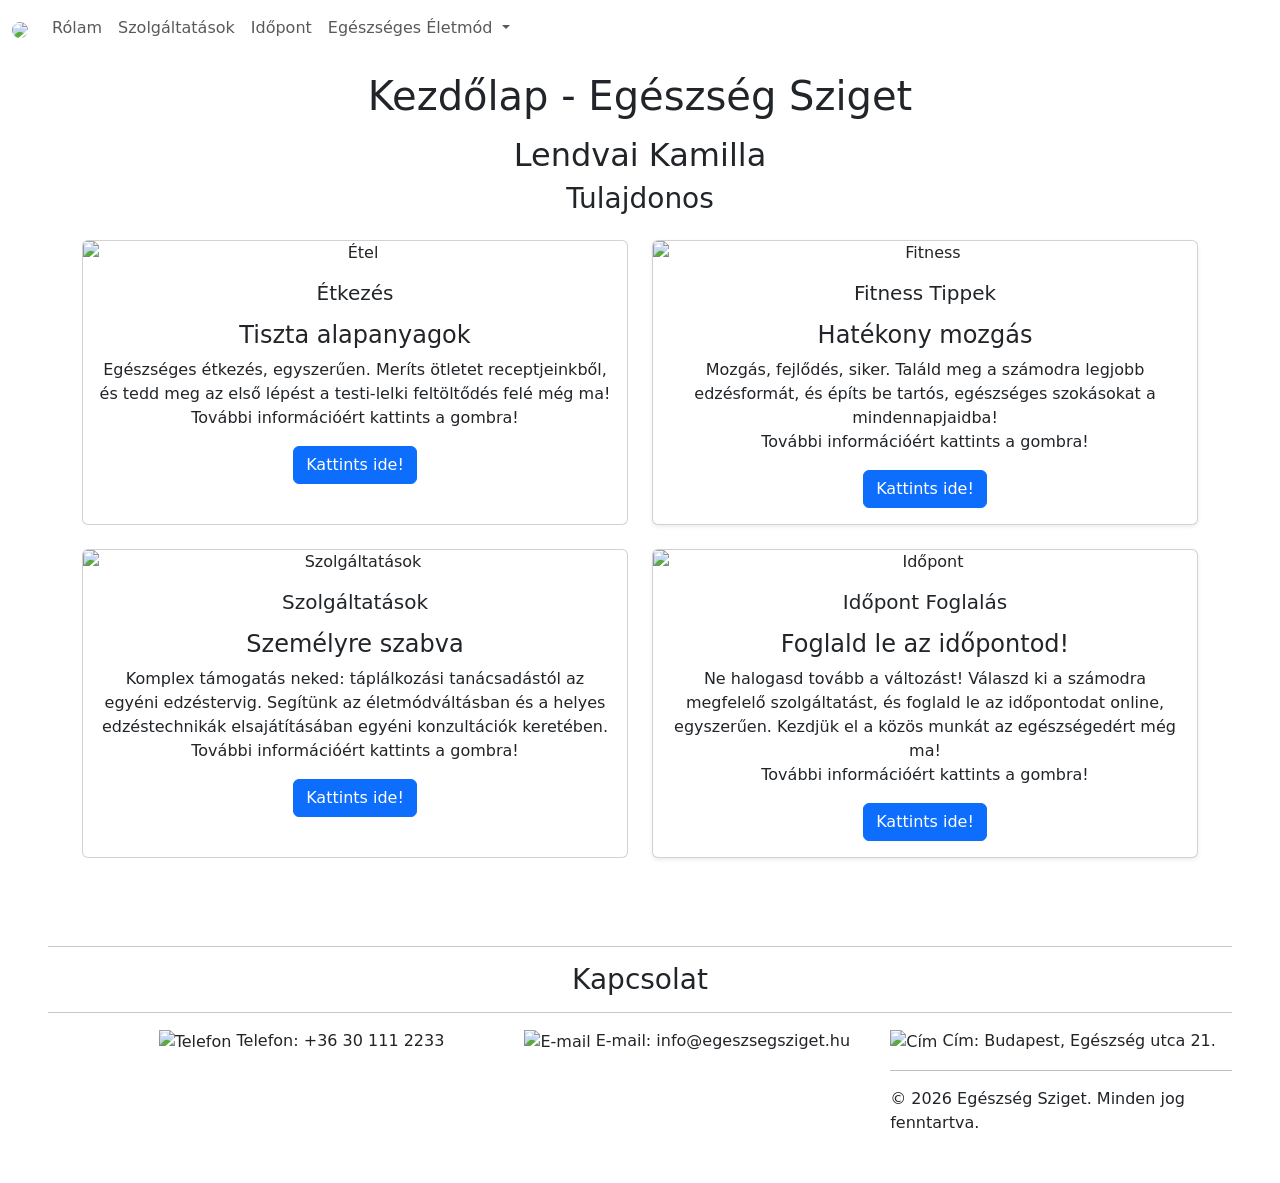
==== index.html @ 6356fb78 "first commit" ====
<!DOCTYPE html>
<html lang="hu">

<head>
    <meta charset="UTF-8">
    <meta name="viewport" content="width=device-width, initial-scale=1.0">
    <link href="https://cdn.jsdelivr.net/npm/bootstrap@5.3.8/dist/css/bootstrap.min.css" rel="stylesheet">
    <link rel="stylesheet" href="css/style.css">
    <title>Főoldal - Egészség Sziget</title>
</head>

<body>
    <nav class="navbar navbar-expand-lg">

        <div class="container-fluid">
            <a class="navbar-brand" href="index.html"><img src="img/Logó.png" class="rounded-circle"></a>
            <button class="navbar-toggler" type="button" data-bs-toggle="collapse" data-bs-target="#navbarNav"
                aria-controls="navbarNav" aria-expanded="false" aria-label="Toggle navigation">
                <span class="navbar-toggler-icon"></span>
            </button>
            <div class="collapse navbar-collapse" id="navbarNav">
                <ul class="navbar-nav">
                    <li class="nav-item">
                        <a class="nav-link" aria-current="page" href="rolam.html">Rólam</a>
                    </li>
                    <li class="nav-item">
                        <a class="nav-link" href="szolgaltatasok.html">Szolgáltatások</a>
                    </li>
                    <li class="nav-item">
                        <a class="nav-link" href="idopont.html">Időpont</a>
                    </li>
                    <li class="nav-item dropdown">
                        <a class="nav-link dropdown-toggle" href="#" role="button" data-bs-toggle="dropdown"
                            aria-expanded="false">
                            Egészséges Életmód
                        </a>
                        <ul class="dropdown-menu">
                            <li><a class="dropdown-item" href="etkezes.html">Egészséges Étkezés</a></li>
                            <li><a class="dropdown-item" href="fitness.html">Fitness Tippek</a></li>
                        </ul>
                    </li>
                </ul>
            </div>
        </div>
    </nav>
    <h1 class="text-center pt-3 pb-2">
        Kezdőlap - Egészség Sziget
    </h1>
    <h2 class="text-center">
        Lendvai Kamilla
    </h2>
    <h3 class="text-center pb-3">
        Tulajdonos
    </h3>
    <div class="container text-center">
        <div class="row">
            <div class="col-md-6 mb-4">
                <div class="card h-100">
                    <img src="img/etel.png" class="card-img-top" alt="Étel" title="Étel">
                    <div class="card-body">
                        <h5 class="card-title">Étkezés</h5>
                        <p class="card-text">
                        <h4>
                            Tiszta alapanyagok
                        </h4>
                        Egészséges étkezés, egyszerűen. Meríts ötletet receptjeinkből, és tedd meg az első lépést a
                        testi-lelki feltöltődés felé még ma!<br>
                        További információért kattints a gombra!
                        </p>
                        <a href="etkezes.html" class="btn btn-primary">Kattints ide!</a>
                    </div>
                </div>
            </div>

            <div class="col-md-6 mb-4">
                <div class="card h-100 shadow-sm">
                    <img src="img/testedzes.png" class="card-img-top" alt="Fitness" title="Fitness">
                    <div class="card-body">
                        <h5 class="card-title">Fitness Tippek</h5>
                        <p class="card-text">
                        <h4>
                            Hatékony mozgás
                        </h4>
                        Mozgás, fejlődés, siker. Találd meg a számodra legjobb edzésformát, és építs be tartós,
                        egészséges szokásokat a mindennapjaidba!<br>
                        További információért kattints a gombra!
                        </p>
                        <a href="fitness.html" class="btn btn-primary">Kattints ide!</a>
                    </div>
                </div>
            </div>
        </div>
    </div>
    <div class="container text-center">
        <div class="row">
            <div class="col-md-6 mb-4">
                <div class="card h-100">
                    <img src="img/szolgaltatasok.png" class="card-img-top" alt="Szolgáltatások" title="Szolgáltatások">
                    <div class="card-body">
                        <h5 class="card-title">Szolgáltatások</h5>
                        <p class="card-text">
                        <h4>
                            Személyre szabva
                        </h4>
                        Komplex támogatás neked: táplálkozási tanácsadástól az egyéni edzéstervig. Segítünk az
                        életmódváltásban és a helyes edzéstechnikák elsajátításában egyéni konzultációk keretében.<br>
                        További információért kattints a gombra!
                        </p>
                        <a href="szolgaltatasok.html" class="btn btn-primary">Kattints ide!</a>
                    </div>
                </div>
            </div>

            <div class="col-md-6 mb-4">
                <div class="card h-100 shadow-sm">
                    <img src="img/idopont.png" class="card-img-top" alt="Időpont" title="Időpont">
                    <div class="card-body">
                        <h5 class="card-title">Időpont Foglalás</h5>
                        <p class="card-text">
                        <h4>
                            Foglald le az időpontod!
                        </h4>
                        Ne halogasd tovább a változást! Válaszd ki a számodra megfelelő szolgáltatást, és foglald le az
                        időpontodat online, egyszerűen. Kezdjük el a közös munkát az egészségedért még ma!<br>
                        További információért kattints a gombra!
                        </p>
                        <a href="idopont.html" class="btn btn-primary">Kattints ide!</a>
                    </div>
                </div>
            </div>
        </div>
    </div>
    <footer class="footer container-fluid p-5">
        <hr>
        <h3 class="text-center">
            Kapcsolat
        </h3>
        <hr>
        <div class="row offset-1">
            <div class="col-md-4">
                <img src="img/telefon.png" alt="Telefon" title="Telefon">
                Telefon: +36 30 111 2233
            </div>
            <div class="col-md-4">
                <img src="img/at.png" alt="E-mail" title="E-mail">
                E-mail: info@egeszsegsziget.hu
            </div>
            <div class="col-md-4">
                <img src="img/level.png" alt="Cím" title="Cím">
                Cím: Budapest, Egészség utca 21.
                <hr style="border-color: #000;">

                <div>&copy; 2026 Egészség Sziget. Minden jog fenntartva.</div>
            </div>
    </footer>






    <script src="https://cdn.jsdelivr.net/npm/bootstrap@5.3.8/dist/js/bootstrap.bundle.min.js"
        integrity="sha384-FKyoEForCGlyvwx9Hj09JcYn3nv7wiPVlz7YYwJrWVcXK/BmnVDxM+D2scQbITxI"
        crossorigin="anonymous"></script>
</body>

</html>
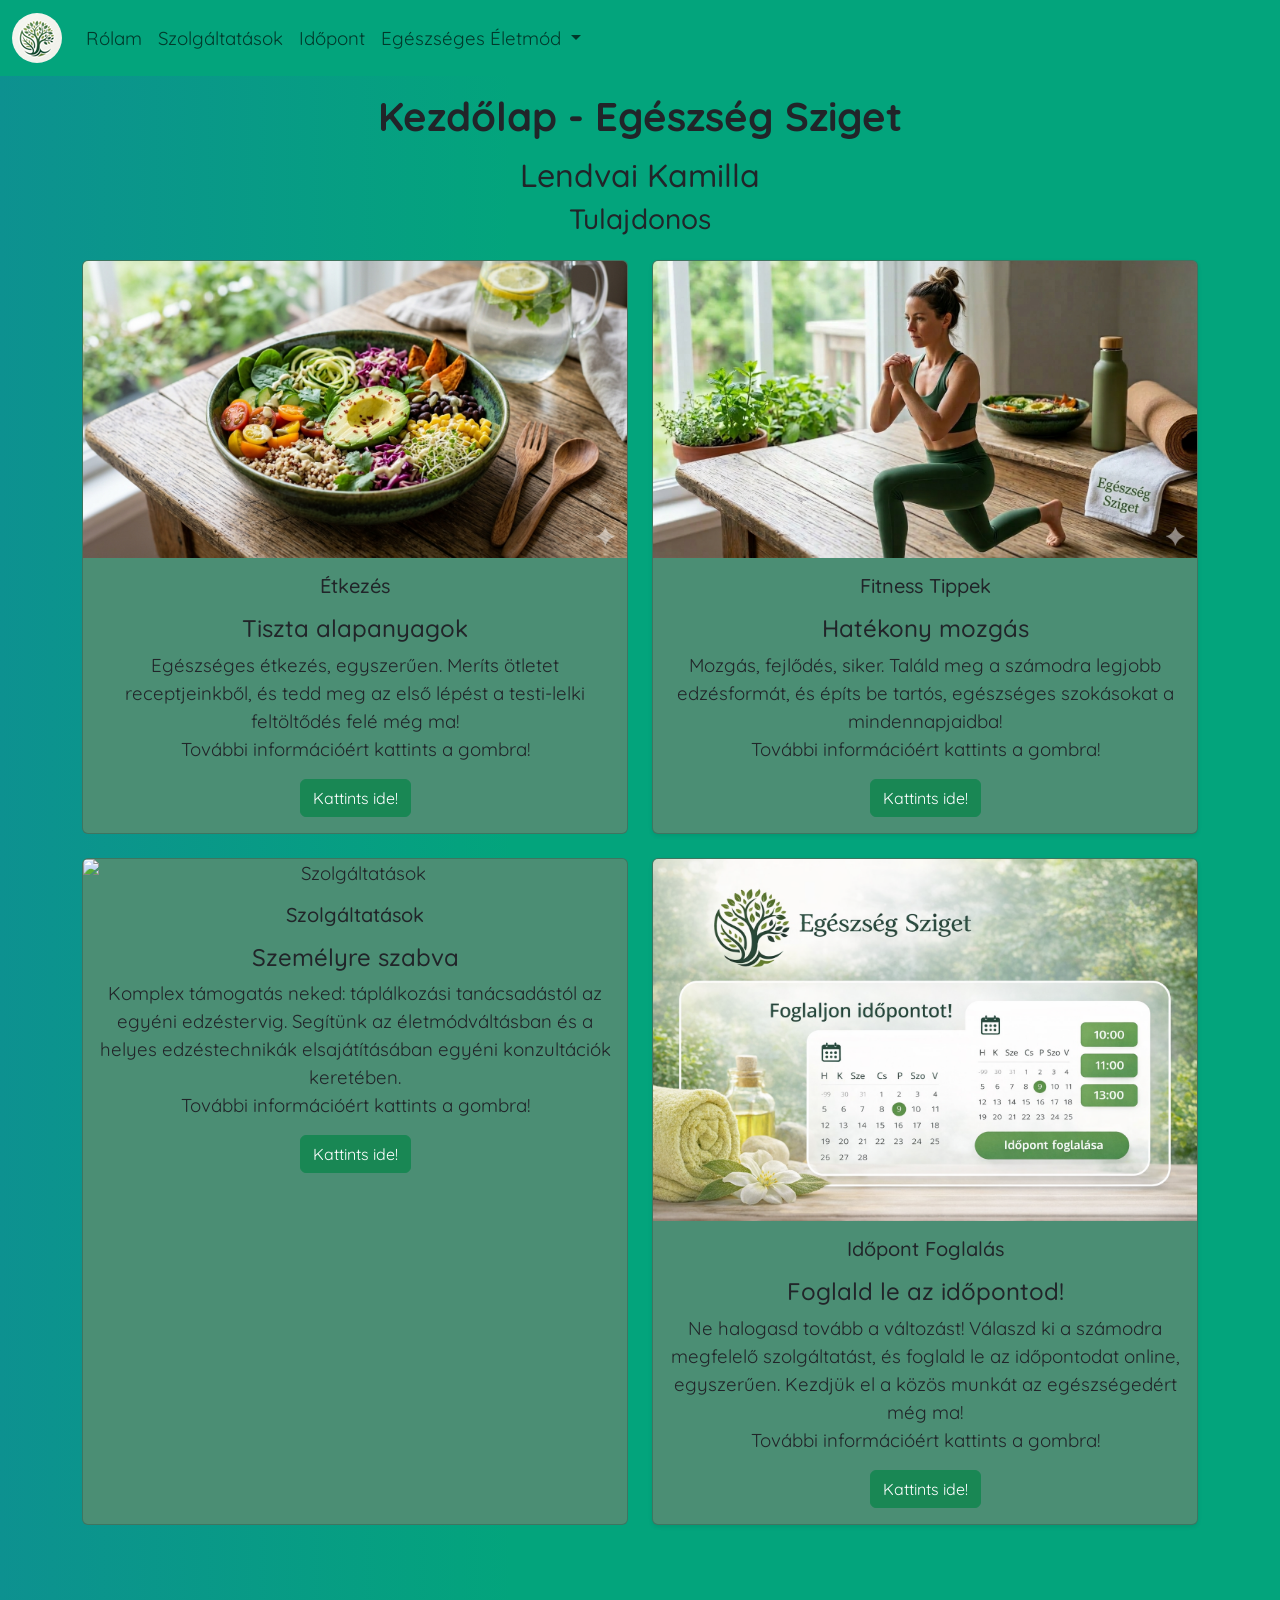
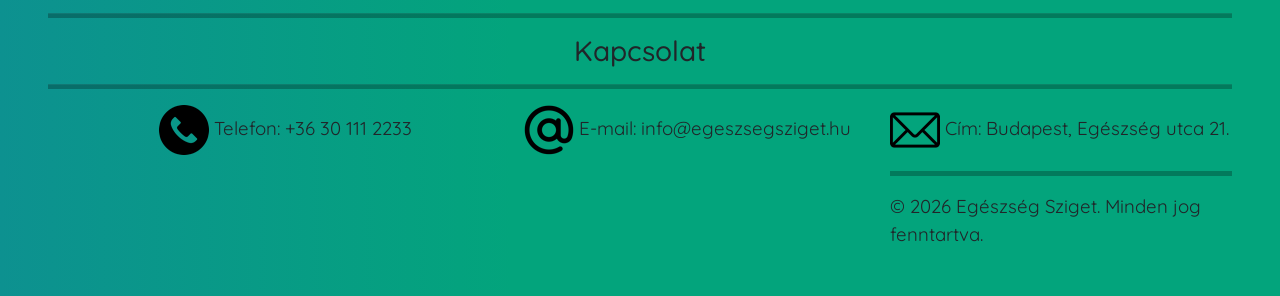
==== commit a29b3936: "modositott projekt" ====
--- a/index.html
+++ b/index.html
@@ -44,7 +44,7 @@
         </div>
     </nav>
     <h1 class="text-center pt-3 pb-2">
-        Kezdőlap - Egészség Sziget
+        <strong>Kezdőlap - Egészség Sziget</strong>
     </h1>
     <h2 class="text-center">
         Lendvai Kamilla
@@ -67,7 +67,7 @@
                         testi-lelki feltöltődés felé még ma!<br>
                         További információért kattints a gombra!
                         </p>
-                        <a href="etkezes.html" class="btn btn-primary">Kattints ide!</a>
+                        <a href="etkezes.html" class="btn btn-success">Kattints ide!</a>
                     </div>
                 </div>
             </div>
@@ -85,7 +85,7 @@
                         egészséges szokásokat a mindennapjaidba!<br>
                         További információért kattints a gombra!
                         </p>
-                        <a href="fitness.html" class="btn btn-primary">Kattints ide!</a>
+                        <a href="fitness.html" class="btn btn-success">Kattints ide!</a>
                     </div>
                 </div>
             </div>
@@ -106,7 +106,7 @@
                         életmódváltásban és a helyes edzéstechnikák elsajátításában egyéni konzultációk keretében.<br>
                         További információért kattints a gombra!
                         </p>
-                        <a href="szolgaltatasok.html" class="btn btn-primary">Kattints ide!</a>
+                        <a href="szolgaltatasok.html" class="btn btn-success">Kattints ide!</a>
                     </div>
                 </div>
             </div>
@@ -124,7 +124,7 @@
                         időpontodat online, egyszerűen. Kezdjük el a közös munkát az egészségedért még ma!<br>
                         További információért kattints a gombra!
                         </p>
-                        <a href="idopont.html" class="btn btn-primary">Kattints ide!</a>
+                        <a href="idopont.html" class="btn btn-success">Kattints ide!</a>
                     </div>
                 </div>
             </div>
--- a/css/style.css
+++ b/css/style.css
@@ -0,0 +1,31 @@
+@import url('https://fonts.googleapis.com/css2?family=Quicksand:wght@300..700&display=swap');
+body{
+    background: linear-gradient(to right, #0D9190, #03A47C 40%);
+    font-family: "Quicksand", sans-serif;
+    font-size: 14pt;
+}
+.navbar{
+    background-color: #03A47C;
+}
+.footer{
+    font-size: 14pt;
+}
+.hr{
+    color: black;
+}
+.img-logo{
+    width: 100px;
+}
+.dropdown-menu{
+    background-color: #03A47C;
+}
+.dropdown-item:hover{
+    background-color: #199654;
+}
+.card{
+    background-color: #4B8E74;
+}
+hr{
+    height: 5px;
+    background-color: black;
+}
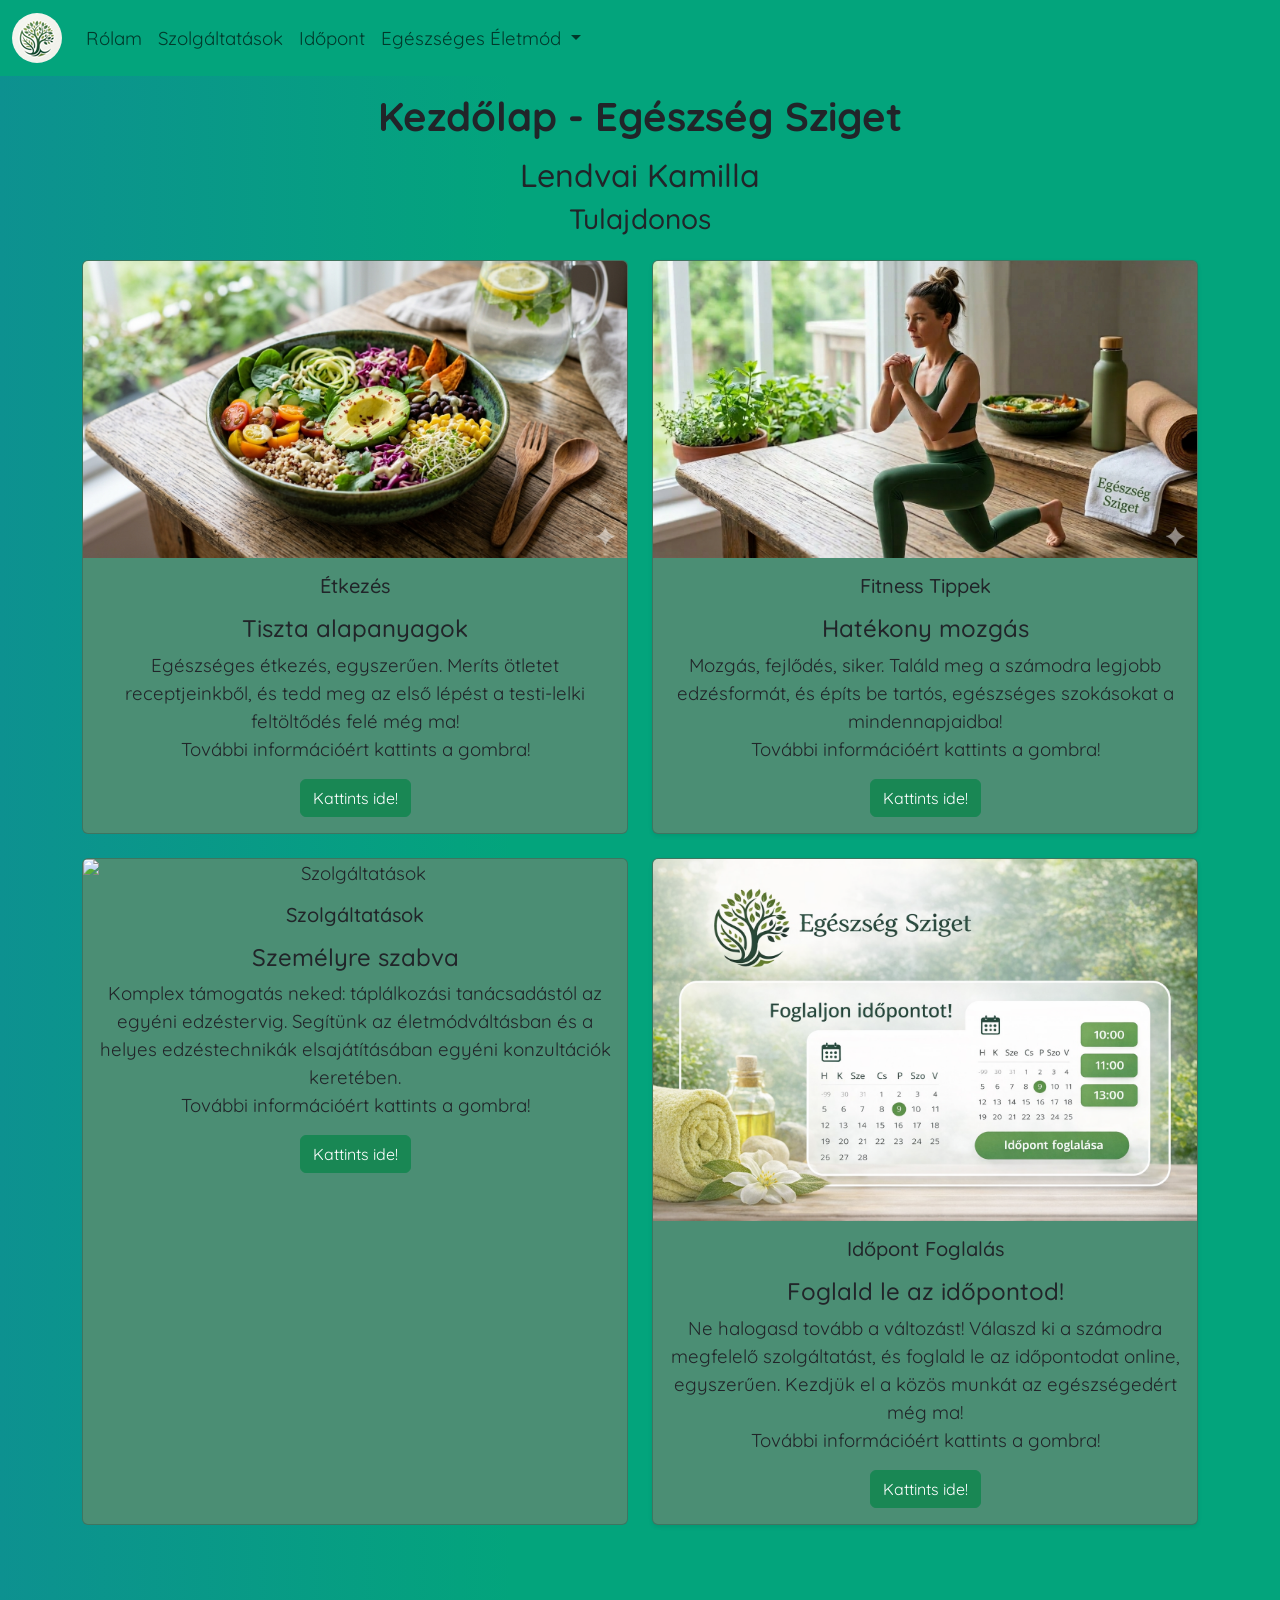
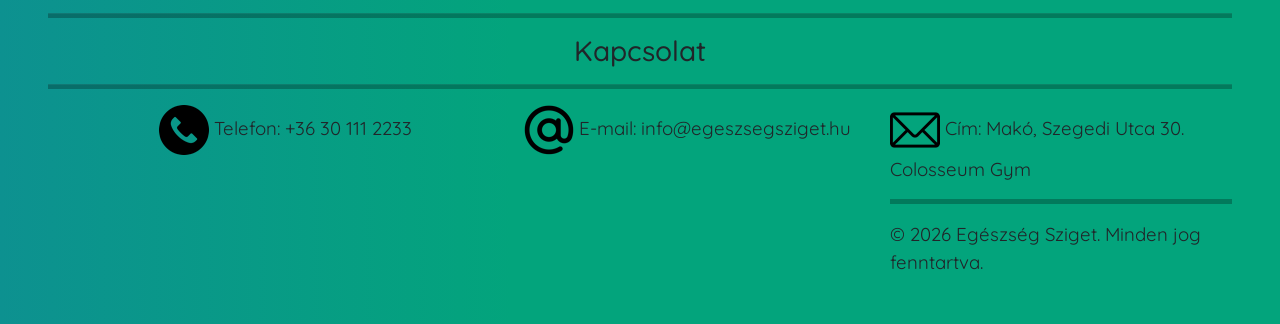
==== commit 805345c8: "adrián kb végleges" ====
--- a/index.html
+++ b/index.html
@@ -5,6 +5,7 @@
     <meta charset="UTF-8">
     <meta name="viewport" content="width=device-width, initial-scale=1.0">
     <link href="https://cdn.jsdelivr.net/npm/bootstrap@5.3.8/dist/css/bootstrap.min.css" rel="stylesheet">
+    <link rel="shortcut icon" href="img/Logó másolata.ico" type="image/x-icon">
     <link rel="stylesheet" href="css/style.css">
     <title>Főoldal - Egészség Sziget</title>
 </head>
@@ -24,7 +25,7 @@
                         <a class="nav-link" aria-current="page" href="rolam.html">Rólam</a>
                     </li>
                     <li class="nav-item">
-                        <a class="nav-link" href="szolgaltatasok.html">Szolgáltatások</a>
+                        <a class="nav-link" href="szolgaltatas.html">Szolgáltatások</a>
                     </li>
                     <li class="nav-item">
                         <a class="nav-link" href="idopont.html">Időpont</a>
@@ -106,7 +107,7 @@
                         életmódváltásban és a helyes edzéstechnikák elsajátításában egyéni konzultációk keretében.<br>
                         További információért kattints a gombra!
                         </p>
-                        <a href="szolgaltatasok.html" class="btn btn-success">Kattints ide!</a>
+                        <a href="szolgaltatas.html" class="btn btn-success">Kattints ide!</a>
                     </div>
                 </div>
             </div>
@@ -147,7 +148,7 @@
             </div>
             <div class="col-md-4">
                 <img src="img/level.png" alt="Cím" title="Cím">
-                Cím: Budapest, Egészség utca 21.
+                Cím:  Makó, Szegedi Utca 30. Colosseum Gym
                 <hr style="border-color: #000;">
 
                 <div>&copy; 2026 Egészség Sziget. Minden jog fenntartva.</div>
--- a/css/style.css
+++ b/css/style.css
@@ -28,4 +28,104 @@
 hr{
     height: 5px;
     background-color: black;
-}+}
+
+.card1:hover{
+    box-shadow: 5px 5px #199654;
+}
+
+table {
+    border-collapse: collapse;
+    width: 100%;
+    text-align: center;
+}
+ td {
+    border: 1px solid #333;
+    padding: 10px;
+}
+th {
+    border-bottom: 1px solid #333;
+    border-top: 1px solid #333;
+    background-color: #4CAF50;
+    color: white;
+    padding: 10px;
+    
+}
+td {
+    height: 60px;
+}
+
+.kiemeles{
+    border: 2px solid black;
+    font-size: large;
+}
+
+.foglalt{
+    background-color: red;
+}
+
+.piros{
+    color: red;
+    font-weight: bold;
+}
+
+.zold{
+    color: green;
+    font-weight: bold;
+}
+
+.container1 {
+    background: white;
+    padding: 30px;
+    border-radius: 12px;
+    box-shadow: 0 5px 20px rgba(0,0,0,0.1);
+    width: 320px;
+    text-align: center;
+}
+
+
+
+.input-group {
+    position: relative;
+    margin-bottom: 15px;
+}
+
+input {
+    width: 100%;
+    padding: 10px;
+    padding-right: 40px;
+    border-radius: 6px;
+    border: 1px solid #ccc;
+}
+
+.icon {
+    position: absolute;
+    right: 10px;
+    top: 50%;
+    transform: translateY(-50%);
+    cursor: pointer;
+    font-size: 18px;
+}
+
+button {
+    width: 100%;
+    padding: 10px;
+    background: #4CAF50;
+    color: white;
+    border: none;
+    border-radius: 6px;
+    cursor: pointer;
+}
+
+button:hover {
+    background: #45a049;
+}
+
+.success {
+    margin-top: 15px;
+    color: green;
+}
+
+
+
+
